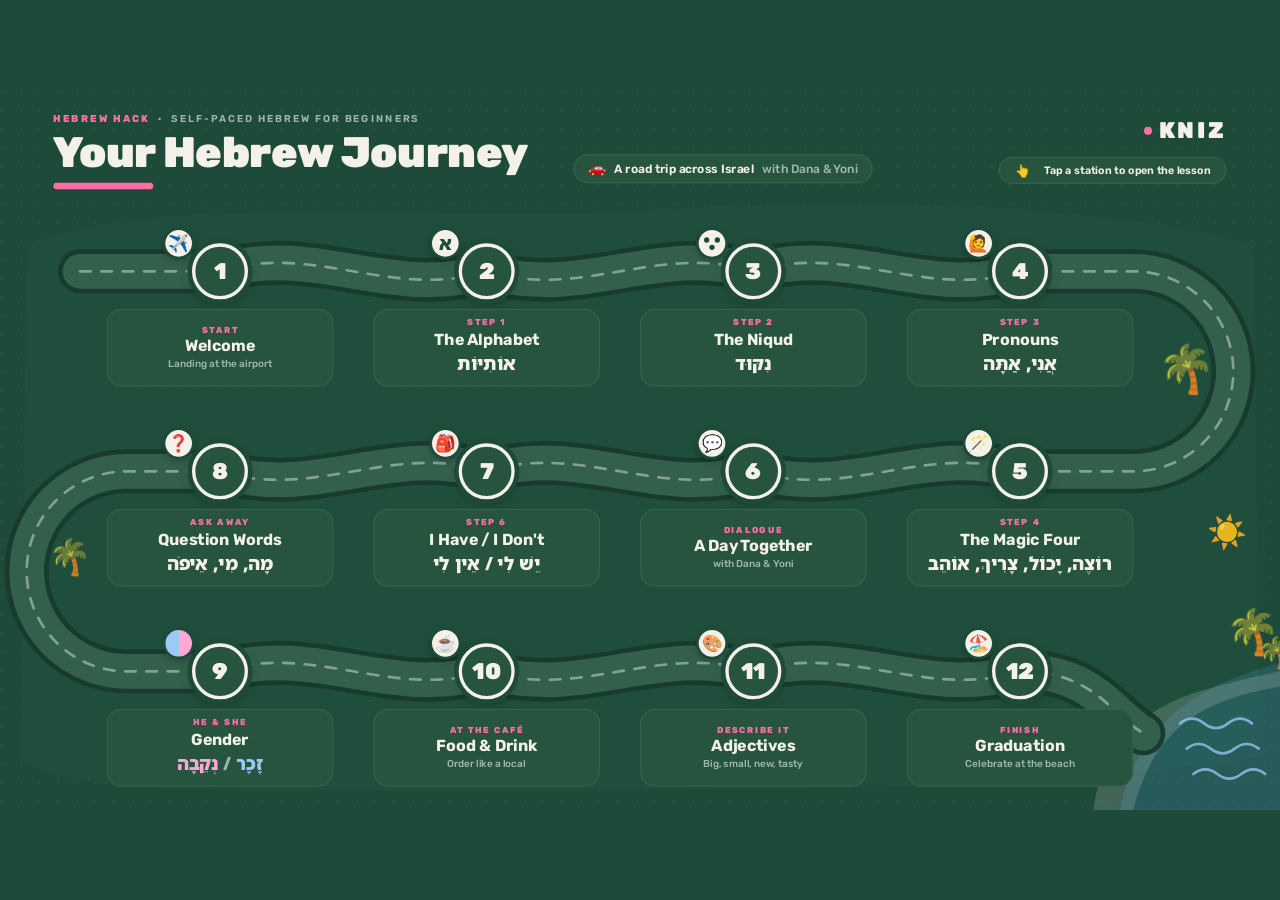
==== index.html @ fc93fe72 "Add the embeddable KNIZ Hebrew journey map. Station copy lives in one list at the top of index.html," ====
<!DOCTYPE html>
<html lang="en">
<head>
<meta charset="utf-8">
<meta name="viewport" content="width=device-width, initial-scale=1">
<link rel="icon" href="data:image/svg+xml,%3Csvg xmlns='http://www.w3.org/2000/svg' viewBox='0 0 16 16'%3E%3Ccircle cx='8' cy='8' r='6' fill='%23FF6FA5'/%3E%3C/svg%3E">
<title>KNIZ · HEBREW HACK · Your Hebrew Journey</title>
<link rel="preconnect" href="https://fonts.googleapis.com">
<link rel="preconnect" href="https://fonts.gstatic.com" crossorigin>
<link href="https://fonts.googleapis.com/css2?family=Noto+Sans+Hebrew:wght@700;900&family=Rubik:wght@500;600;700;800;900&display=swap" rel="stylesheet">
<style>
:root{
  --bg:#1E4A3A; --panel:#26543F; --divider:#33604C; --cream:#F4F1E8; --coral:#FF6FA5;
  --muted:#9FB7AD; --blue:#9CC9F5; --pink:#FFA8D2;
}
*{box-sizing:border-box;margin:0;padding:0}
html,body{
  width:100%; height:100%; overflow:hidden; background:var(--bg);
  -webkit-text-size-adjust:100%; text-size-adjust:100%;
}
body{font-family:"Rubik",sans-serif;color:var(--cream);-webkit-font-smoothing:antialiased}
#viewport{position:fixed;inset:0;overflow:hidden;background:var(--bg)}
#stage{
  position:absolute; left:50%; top:50%; width:1920px; height:1080px;
  transform-origin:center center; overflow:hidden; background:var(--bg);
  user-select:none; -webkit-user-select:none;
}
.he{font-family:"Noto Sans Hebrew",sans-serif;font-weight:900;direction:rtl;unicode-bidi:isolate;display:block}
.emoji{font-family:"Noto Color Emoji","Apple Color Emoji","Segoe UI Emoji",sans-serif;font-weight:400;font-style:normal;line-height:1}
svg.layer{position:absolute;left:0;top:0}

.header{position:absolute;left:80px;top:34px}
.kicker{font-size:15px;font-weight:600;letter-spacing:3px;color:var(--muted);text-transform:uppercase}
.kicker b{color:var(--coral);font-weight:800}
.title{font-size:64px;font-weight:900;line-height:1.05;margin-top:8px;letter-spacing:-0.5px}
.pill-underline{width:150px;height:10px;border-radius:10px;background:var(--coral);margin-top:12px}
.wordmark{position:absolute;right:80px;top:40px;display:flex;align-items:center;gap:10px}
.wordmark .wm{font-size:34px;font-weight:900;letter-spacing:4px;color:var(--cream)}
.wordmark .dot{width:12px;height:12px;border-radius:50%;background:var(--coral)}
.chip{position:absolute;display:flex;align-items:center;gap:12px;background:var(--panel);border:2px solid var(--divider);
  border-radius:999px;padding:9px 20px;font-size:18px;font-weight:600;color:var(--cream);white-space:nowrap}
.chip .muted{color:var(--muted);font-weight:500}
.legend{position:absolute;right:80px;top:100px;display:flex;gap:22px;align-items:center;background:var(--panel);
  border:2px solid var(--divider);border-radius:999px;padding:9px 22px;font-size:16px;font-weight:600;color:var(--cream)}
.legend .li{display:flex;align-items:center;gap:8px;white-space:nowrap}
.lg-dot{width:20px;height:20px;border-radius:50%;flex:none}

.station{position:absolute;width:0;height:0;color:inherit;text-decoration:none}
a.station{cursor:pointer}
a.station:focus-visible .card{outline:3px solid var(--coral);outline-offset:4px}
.ring{position:absolute;border-radius:50%;left:0;top:0;transform:translate(-50%,-50%)}
.circle{position:absolute;width:84px;height:84px;border-radius:50%;left:-42px;top:-42px;display:flex;align-items:center;justify-content:center;
  background:var(--panel);border:5px solid var(--cream);font-size:34px;font-weight:900;color:var(--cream);
  box-shadow:0 0 0 7px var(--bg), 0 8px 18px rgba(0,0,0,.25)}
.badge{position:absolute;width:48px;height:48px;border-radius:50%;left:-86px;top:-66px;display:flex;align-items:center;justify-content:center;
  background:var(--cream);border:4px solid var(--bg);font-size:25px;box-shadow:0 4px 10px rgba(0,0,0,.2)}
.badge .alef{font-family:"Noto Sans Hebrew",sans-serif;font-weight:900;font-size:27px;color:var(--bg);line-height:1;margin-top:-2px}
.badge.gender{background:linear-gradient(90deg,var(--blue) 0 50%,var(--pink) 50% 100%)}
.segol{position:relative;width:24px;height:22px}
.segol i{position:absolute;width:8px;height:8px;border-radius:50%;background:var(--bg)}
.card{position:absolute;left:-170px;top:56px;width:340px;background:var(--panel);border:2px solid var(--divider);border-radius:22px;
  padding:11px 14px 12px;text-align:center;min-height:117px;display:flex;flex-direction:column;justify-content:center;
  transition:transform .18s ease, border-color .18s ease}
a.station:hover .card{transform:translateY(-4px);border-color:var(--coral)}
.card .tag{font-size:13px;font-weight:800;letter-spacing:2.5px;color:var(--coral);text-transform:uppercase;line-height:1.2}
.card .en{font-size:24px;font-weight:700;line-height:1.2;color:var(--cream);margin-top:3px;white-space:nowrap}
.card .he{font-size:27px;line-height:1.55;color:var(--cream);margin-top:1px;white-space:nowrap}
.card .sub{font-size:15px;font-weight:500;color:var(--muted);line-height:1.3;margin-top:2px;white-space:nowrap}
.blue{color:var(--blue)} .pink{color:var(--pink)} .sep{color:var(--muted)}

.done .circle{background:var(--coral);border-color:var(--coral);color:var(--bg)}
.done .card{border-color:rgba(255,111,165,.55)}
.locked .circle{background:var(--bg);border-color:var(--divider);color:var(--muted)}
.locked .card{background:rgba(38,84,63,.55);border-color:rgba(51,96,76,.8)}
.locked .card .en,.locked .card .he{color:var(--muted)}
.locked .card .tag{color:rgba(159,183,173,.8)}
.locked .card .he .blue,.locked .card .he .pink{opacity:.75}
.locked .badge{background:#C9D3CB;opacity:.7;filter:grayscale(.6)}
.lock{position:absolute;left:18px;top:14px;width:32px;height:32px;border-radius:50%;background:var(--divider);border:3px solid var(--bg);
  display:flex;align-items:center;justify-content:center}
.current .circle{border-color:var(--coral);background:var(--panel);color:var(--cream)}
.current .card{border-color:var(--coral)}
.station.current{z-index:3}
.station.done{z-index:2}

.pin{position:absolute;width:300px;height:124px;z-index:4}
.pin-bob{position:absolute;inset:0;animation:pin-bob 2.6s ease-in-out infinite}
.pin svg{position:absolute;left:12px;top:10px;overflow:visible;filter:drop-shadow(0 6px 8px rgba(0,0,0,.35))}
.pin .yah{position:absolute;left:86px;top:18px;background:var(--coral);color:var(--bg);font-weight:900;font-size:17px;letter-spacing:2px;
  padding:8px 16px;border-radius:999px;white-space:nowrap;border:3px solid var(--cream);
  animation:yah-pulse 2.4s ease-in-out infinite}
.ring.live{background:transparent;border:3px solid rgba(255,111,165,.72);animation:halo 2.4s ease-out infinite}
.ring.live.b{animation-delay:1.2s}
.deco{position:absolute;line-height:1}

#stage.dense .circle{width:72px;height:72px;left:-36px;top:-36px;font-size:28px;border-width:4px}
#stage.dense .circle svg{width:32px;height:32px}
#stage.dense .badge{width:40px;height:40px;left:-72px;top:-54px;font-size:20px}
#stage.dense .badge .alef{font-size:22px}
#stage.dense .card{top:48px;min-height:96px;padding:7px 12px 8px;border-radius:18px}
#stage.dense .card .tag{font-size:11px;letter-spacing:1.8px}
#stage.dense .card .en{font-size:20px}
#stage.dense .card .he{font-size:20px;line-height:1.35}
#stage.dense .card .sub{font-size:13px}
#stage.dense .lock{width:26px;height:26px;left:12px;top:10px}

@keyframes halo{
  0%{transform:translate(-50%,-50%) scale(.9);opacity:.5}
  100%{transform:translate(-50%,-50%) scale(1.7);opacity:0}
}
@keyframes pin-bob{
  0%,100%{transform:translateY(0)}
  50%{transform:translateY(-7px)}
}
@keyframes yah-pulse{
  0%,100%{box-shadow:0 6px 12px rgba(0,0,0,.3), 0 0 0 0 rgba(255,111,165,.5)}
  70%{box-shadow:0 6px 12px rgba(0,0,0,.3), 0 0 0 12px rgba(255,111,165,0)}
}
@media (prefers-reduced-motion:reduce){
  .ring.live,.pin-bob,.pin .yah{animation:none}
  .pin .yah{box-shadow:0 6px 12px rgba(0,0,0,.3)}
}
</style>
</head>
<body>
<div id="viewport"><div id="stage"></div></div>
<script>
/* =============================================================================
   EDIT STATIONS HERE
   Add, remove, or rename lessons in this list, then publish to main.
   About 8–14 stations works best; the road reflows when the count changes.

   tag        Small coral label. Shown in capitals ("Step 1" → STEP 1).
   label      English name of the station.
   hebrew     Hebrew with its niqud, or "" if this station has none.
   hebrewAlt  Optional second Hebrew word. Drawn blue / pink (see Gender).
   subtitle   Muted English line under the name, or "".
   icon       An emoji, or one of: ALEF, SEGOL, GENDER.
   link       Full lesson URL. "" means the station is not clickable.
              A link opens with target="_top" so it leaves the Systeme.io frame.

   The embed reads the current lesson from ?station=N
   (stations before N are done, N is "you are here", the rest are locked).
   No ?station parameter shows the base map, with nothing completed.
   ============================================================================= */
const STATIONS = [
  {
    tag: "Start",
    label: "Welcome",
    hebrew: "",
    subtitle: "Landing at the airport",
    icon: "✈️",
    link: ""
  },
  {
    tag: "Step 1",
    label: "The Alphabet",
    hebrew: "אוֹתִיּוֹת",
    subtitle: "",
    icon: "ALEF",
    link: ""
  },
  {
    tag: "Step 2",
    label: "The Niqud",
    hebrew: "נִקּוּד",
    subtitle: "",
    icon: "SEGOL",
    link: ""
  },
  {
    tag: "Step 3",
    label: "Pronouns",
    hebrew: "אֲנִי, אַתָּה",
    subtitle: "",
    icon: "🙋",
    link: ""
  },
  {
    tag: "Step 4",
    label: "The Magic Four",
    hebrew: "רוֹצֶה, יָכוֹל, צָרִיךְ, אוֹהֵב",
    subtitle: "",
    icon: "🪄",
    link: ""
  },
  {
    tag: "Dialogue",
    label: "A Day Together",
    hebrew: "",
    subtitle: "with Dana & Yoni",
    icon: "💬",
    link: ""
  },
  {
    tag: "Step 6",
    label: "I Have / I Don't",
    hebrew: "יֵשׁ לִי / אֵין לִי",
    subtitle: "",
    icon: "🎒",
    link: ""
  },
  {
    tag: "Ask away",
    label: "Question Words",
    hebrew: "מָה, מִי, אֵיפֹה",
    subtitle: "",
    icon: "❓",
    link: ""
  },
  {
    tag: "He & she",
    label: "Gender",
    hebrew: "זָכָר",
    hebrewAlt: "נְקֵבָה",
    subtitle: "",
    icon: "GENDER",
    link: ""
  },
  {
    tag: "At the café",
    label: "Food & Drink",
    hebrew: "",
    subtitle: "Order like a local",
    icon: "☕",
    link: ""
  },
  {
    tag: "Describe it",
    label: "Adjectives",
    hebrew: "",
    subtitle: "Big, small, new, tasty",
    icon: "🎨",
    link: ""
  },
  {
    tag: "Finish",
    label: "Graduation",
    hebrew: "",
    subtitle: "Celebrate at the beach",
    icon: "🏖️",
    link: ""
  }
];

/* =============================================================================
   Map engine — no need to edit below this line.
   ============================================================================= */
const DESIGN_W = 1920;
const DESIGN_H = 1080;
const COLS = 4;
const RX = [330, 730, 1130, 1530];

function rowYs(rows){
  if (rows <= 1) return [540];
  if (rows === 2) return [400, 780];
  if (rows === 3) return [272, 572, 872];
  if (rows === 4) return [240, 460, 680, 900];
  const top = 220, bot = 940;
  return Array.from({length: rows}, (_, i) => top + (bot - top) * i / (rows - 1));
}

function placeStations(list){
  const rows = Math.max(1, Math.ceil(list.length / COLS));
  const ys = rowYs(rows);
  return list.map((s, i) => {
    const row = Math.floor(i / COLS);
    const colInRow = i % COLS;
    const col = row % 2 === 1 ? (COLS - 1 - colInRow) : colInRow;
    return Object.assign({}, s, { n: i + 1, row, col, x: RX[col], y: ys[row] });
  });
}

function readStation(){
  const params = new URLSearchParams(location.search);
  if (!params.has("station")) return null;
  const raw = (params.get("station") || "").trim();
  if (!/^\d+$/.test(raw)) return null;
  const n = parseInt(raw, 10);
  return n >= 1 ? n : null;
}

const placed = placeStations(STATIONS);
const current = readStation();
const total = placed.length;
const progress = current != null;

function stateFor(n){
  if (!progress) return "neutral";
  if (current > total || n < current) return "done";
  if (n === current) return "current";
  return "locked";
}

const stage = document.getElementById("stage");
stage.classList.toggle("dense", Math.ceil(total / COLS) >= 4);
stage.dataset.stations = String(total);
stage.dataset.mode = !progress ? "base" : (current > total ? "complete" : "progress");
if (progress && current <= total) stage.dataset.current = String(current);

const NS = "http://www.w3.org/2000/svg";
function svgEl(tag, attrs, parent){
  const e = document.createElementNS(NS, tag);
  for (const k in attrs) e.setAttribute(k, String(attrs[k]));
  if (parent) parent.appendChild(e);
  return e;
}
function htmlEl(html){
  const d = document.createElement("div");
  d.innerHTML = html.trim();
  return d.firstElementChild;
}
function esc(value){
  return String(value ?? "").replace(/[&<>"']/g, (c) => ({
    "&": "&amp;", "<": "&lt;", ">": "&gt;", '"': "&quot;", "'": "&#39;"
  }[c]));
}
function safeLink(url){
  const u = String(url ?? "").trim();
  if (!u || /^(javascript|data):/i.test(u)) return "";
  return u;
}

function segPath(i){
  const a = placed[i], b = placed[i + 1];
  if (a.y === b.y){
    const dx = b.x - a.x;
    const w = i % 2 ? 44 : -44;
    return `M ${a.x} ${a.y} C ${a.x + dx * 0.35} ${a.y + w}, ${b.x - dx * 0.35} ${b.y - w}, ${b.x} ${b.y}`;
  }
  const r = Math.abs(b.y - a.y) / 2;
  if (a.x > 960){
    const tx = 1700;
    return `M ${a.x} ${a.y} L ${tx} ${a.y} A ${r} ${r} 0 0 1 ${tx} ${b.y} L ${b.x} ${b.y}`;
  }
  const tx = 190;
  return `M ${a.x} ${a.y} L ${tx} ${a.y} A ${r} ${r} 0 0 0 ${tx} ${b.y} L ${b.x} ${b.y}`;
}

function leadOut(last){
  if (!last) return "";
  const goingRight = last.row % 2 === 0;
  if (goingRight){
    return `M ${last.x} ${last.y} C ${last.x + 110} ${last.y} ${last.x + 135} ${last.y + 63} ${Math.min(last.x + 185, 1880)} ${Math.min(last.y + 93, 1040)}`;
  }
  return `M ${last.x} ${last.y} C ${last.x - 110} ${last.y} ${last.x - 135} ${last.y + 40} ${Math.max(last.x - 185, 40)} ${last.y + 20}`;
}

function roadDone(idx, count){
  if (!progress) return false;
  if (current > total) return true;
  if (idx === 0) return true;
  if (idx >= count) return false;
  return idx < current;
}

function drawRoad(svg){
  if (!placed.length) return;
  const paths = [`M 120 ${placed[0].y} L ${placed[0].x} ${placed[0].y}`];
  for (let i = 0; i < placed.length - 1; i++) paths.push(segPath(i));
  paths.push(leadOut(placed[placed.length - 1]));
  const road = svgEl("g", {}, svg);
  const stroke = (d, attrs) => svgEl("path", Object.assign({ d, fill: "none", "stroke-linecap": "round", "stroke-linejoin": "round" }, attrs), road);
  paths.forEach((d) => stroke(d, { stroke: "#173B2E", "stroke-width": 66 }));
  paths.forEach((d) => stroke(d, { stroke: "#33604C", "stroke-width": 52 }));
  paths.forEach((d, idx) => {
    if (roadDone(idx, placed.length)) stroke(d, { stroke: "#FF6FA5", "stroke-width": 8 });
    else stroke(d, { stroke: "#9FB7AD", "stroke-width": 4, "stroke-dasharray": "16 16", opacity: progress ? 0.45 : 0.75 });
  });
}

function hebrewLine(s){
  const main = String(s.hebrew || "").trim();
  const alt = String(s.hebrewAlt || "").trim();
  if (!main && !alt) return "";
  if (alt){
    return `<span class="he" lang="he" dir="rtl"><span class="blue">${esc(main)}</span> <span class="sep">/</span> <span class="pink">${esc(alt)}</span></span>`;
  }
  return `<span class="he" lang="he" dir="rtl">${esc(main)}</span>`;
}

function iconHTML(icon){
  const kind = String(icon || "").trim().toUpperCase();
  if (kind === "ALEF") return `<span class="alef" aria-hidden="true">א</span>`;
  if (kind === "SEGOL") return `<div class="segol" aria-hidden="true"><i style="left:0;top:2px"></i><i style="left:16px;top:2px"></i><i style="left:8px;top:13px"></i></div>`;
  if (kind === "GENDER") return "";
  return `<span class="emoji" aria-hidden="true">${esc(icon || "")}</span>`;
}

function ariaLabel(s, state){
  const bits = [s.label || s.tag || `Station ${s.n}`];
  if (s.hebrew) bits.push(s.hebrew);
  if (s.hebrewAlt) bits.push(s.hebrewAlt);
  const status = state === "done" ? "completed" : state === "current" ? "you are here" : state === "locked" ? "locked" : "";
  return status ? `${bits.join(", ")}, ${status}` : bits.join(", ");
}

const CHECK = `<svg width="40" height="40" viewBox="0 0 40 40" aria-hidden="true"><path d="M9 21 L17 29 L32 12" fill="none" stroke="#1E4A3A" stroke-width="6" stroke-linecap="round" stroke-linejoin="round"/></svg>`;
const LOCK = `<div class="lock" aria-hidden="true"><svg width="16" height="18" viewBox="0 0 16 18"><path d="M4 8 V5.5 a4 4 0 0 1 8 0 V8" fill="none" stroke="#9FB7AD" stroke-width="2.4"/><rect x="1.5" y="8" width="13" height="9" rx="2.5" fill="#9FB7AD"/></svg></div>`;
const PIN_TIP = { x: 44, y: 108 };

function makePin(s){
  const pin = htmlEl(`<div class="pin">
    <div class="pin-bob">
      <svg width="64" height="100" viewBox="0 0 64 100" aria-hidden="true">
        <path d="M32 98 C 32 98 0 58 0 32 A 32 32 0 1 1 64 32 C 64 58 32 98 32 98 Z" fill="#FF6FA5" stroke="#F4F1E8" stroke-width="4" stroke-linejoin="round"/>
        <circle cx="32" cy="32" r="14" fill="#F4F1E8"/><circle cx="32" cy="32" r="6.5" fill="#FF6FA5"/>
      </svg>
      <div class="yah">YOU ARE HERE</div>
    </div>
  </div>`);
  pin.style.left = (-PIN_TIP.x) + "px";
  pin.style.top = (-22 - PIN_TIP.y) + "px";
  return pin;
}

function build(){
  const svg = svgEl("svg", { class: "layer", width: DESIGN_W, height: DESIGN_H, viewBox: `0 0 ${DESIGN_W} ${DESIGN_H}` });
  stage.appendChild(svg);
  const defs = svgEl("defs", {}, svg);
  const pat = svgEl("pattern", { id: "dots", width: 28, height: 28, patternUnits: "userSpaceOnUse" }, defs);
  svgEl("circle", { cx: 3, cy: 3, r: 1.6, fill: "#2A5A46" }, pat);
  svgEl("rect", { x: 0, y: 0, width: DESIGN_W, height: DESIGN_H, fill: "url(#dots)" }, svg);
  svgEl("path", { d: "M 40 230 C 260 150 700 200 980 180 C 1300 160 1640 170 1880 230 L 1890 1000 C 1500 1060 900 1050 400 1050 C 200 1050 60 1040 30 1000 Z", fill: "#214F3D", opacity: 0.9 }, svg);

  const sea = svgEl("g", {}, svg);
  svgEl("path", { d: "M 1680 1080 C 1700 980 1760 900 1920 860 L 1920 1080 Z", fill: "#2E6A73", opacity: 0.55 }, sea);
  svgEl("path", { d: "M 1640 1080 C 1650 1000 1700 935 1790 905 C 1840 890 1880 880 1920 872 L 1920 895 C 1800 915 1730 960 1700 1080 Z", fill: "#F4F1E8", opacity: 0.16 }, sea);
  for (let k = 0; k < 3; k++){
    const y = 950 + k * 38, x0 = 1770 + k * 10;
    svgEl("path", { d: `M ${x0} ${y} q 18 -14 36 0 t 36 0 t 36 0`, fill: "none", stroke: "#9CC9F5", "stroke-width": 4, "stroke-linecap": "round", opacity: 0.75 }, sea);
  }
  drawRoad(svg);

  const decos = [
    ["🌴", 1736, 384, 70, 0.95],
    ["🌴", 1838, 780, 66, 1],
    ["🌴", 1885, 820, 46, 0.9],
    ["☀️", 1810, 640, 48, 0.9],
    ["🌴", 72, 676, 52, 0.9]
  ];
  decos.forEach(([emoji, x, y, size, op]) => {
    stage.appendChild(htmlEl(`<div class="deco emoji" aria-hidden="true" style="left:${x}px;top:${y}px;font-size:${size}px;opacity:${op}">${emoji}</div>`));
  });

  stage.appendChild(htmlEl(`<div class="header">
      <div class="kicker"><b>HEBREW HACK</b> &nbsp;·&nbsp; Self-paced Hebrew for beginners</div>
      <div class="title">Your Hebrew Journey</div>
      <div class="pill-underline"></div>
    </div>`));
  stage.appendChild(htmlEl(`<div class="wordmark"><div class="dot"></div><div class="wm">KNIZ</div></div>`));
  stage.appendChild(htmlEl(`<div class="chip" style="left:860px;top:96px"><span class="emoji" aria-hidden="true" style="font-size:22px">🚗</span> A road trip across Israel <span class="muted">with Dana &amp; Yoni</span></div>`));

  if (progress && current <= total){
    stage.appendChild(htmlEl(`<div class="legend">
      <div class="li"><div class="lg-dot" style="background:#FF6FA5"></div>Completed</div>
      <div class="li"><div class="lg-dot" style="background:#26543F;border:3px solid #FF6FA5;box-shadow:0 0 0 4px rgba(255,111,165,.3)"></div>You are here</div>
      <div class="li"><div class="lg-dot" style="background:#1E4A3A;border:3px solid #33604C"></div>Locked</div></div>`));
  } else if (progress){
    stage.appendChild(htmlEl(`<div class="legend"><div class="li"><div class="lg-dot" style="background:#FF6FA5"></div>Course complete</div></div>`));
  } else {
    stage.appendChild(htmlEl(`<div class="legend"><span class="emoji" aria-hidden="true" style="font-size:18px">👆</span> Tap a station to open the lesson</div>`));
  }

  placed.forEach((s) => {
    const state = stateFor(s.n);
    const link = safeLink(s.link);
    const tag = link ? "a" : "div";
    const href = link ? ` href="${esc(link)}" target="_top"` : "";
    const node = htmlEl(`<${tag} class="station ${state}" id="st${s.n}" style="left:${s.x}px;top:${s.y}px"${href} aria-label="${esc(ariaLabel(s, state))}"${state === "current" ? ' aria-current="step"' : ""}></${tag}>`);
    if (state === "current"){
      [[150, 0.10], [124, 0.18], [102, 0.32]].forEach(([d, o]) => {
        node.appendChild(htmlEl(`<div class="ring" style="width:${d}px;height:${d}px;background:rgba(255,111,165,${o})"></div>`));
      });
      node.appendChild(htmlEl(`<div class="ring" style="width:124px;height:124px;border:3px solid rgba(255,111,165,.55)"></div>`));
      node.appendChild(htmlEl(`<div class="ring live" style="width:108px;height:108px"></div>`));
      node.appendChild(htmlEl(`<div class="ring live b" style="width:108px;height:108px"></div>`));
      node.appendChild(makePin(s));
    }
    const kind = String(s.icon || "").trim().toUpperCase();
    node.appendChild(htmlEl(`<div class="circle">${state === "done" ? CHECK : s.n}</div>`));
    node.appendChild(htmlEl(`<div class="badge ${kind === "GENDER" ? "gender" : ""}">${iconHTML(s.icon)}</div>`));
    if (state === "locked") node.appendChild(htmlEl(LOCK));
    const sub = s.subtitle ? `<div class="sub">${esc(s.subtitle)}</div>` : "";
    node.appendChild(htmlEl(`<div class="card"><div class="tag">${esc(s.tag || "")}</div><div class="en">${esc(s.label || "")}</div>${hebrewLine(s)}${sub}</div>`));
    stage.appendChild(node);
  });
}

function fit(){
  const scale = Math.min(window.innerWidth / DESIGN_W, window.innerHeight / DESIGN_H);
  stage.style.transform = `translate(-50%, -50%) scale(${scale || 0})`;
}

build();
fit();
window.addEventListener("resize", fit);
</script>
</body>
</html>
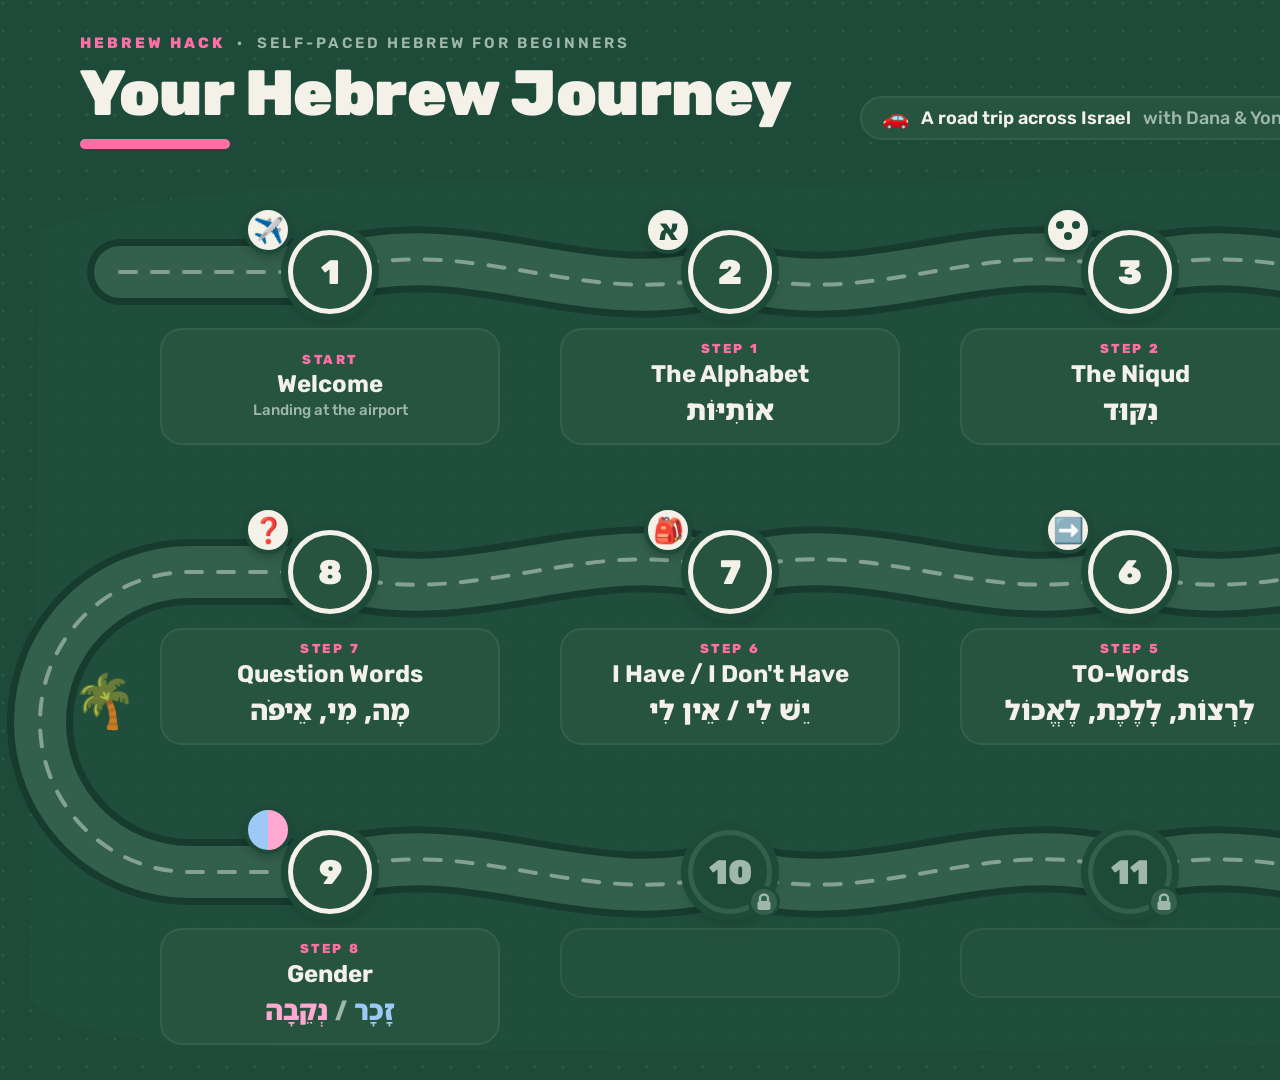
==== commit 03b2753a: "Update map: 9 lessons + gender" ====
--- a/index.html
+++ b/index.html
@@ -2,33 +2,23 @@
 <html lang="en">
 <head>
 <meta charset="utf-8">
-<meta name="viewport" content="width=device-width, initial-scale=1">
-<link rel="icon" href="data:image/svg+xml,%3Csvg xmlns='http://www.w3.org/2000/svg' viewBox='0 0 16 16'%3E%3Ccircle cx='8' cy='8' r='6' fill='%23FF6FA5'/%3E%3C/svg%3E">
 <title>KNIZ · HEBREW HACK · Your Hebrew Journey</title>
-<link rel="preconnect" href="https://fonts.googleapis.com">
-<link rel="preconnect" href="https://fonts.gstatic.com" crossorigin>
-<link href="https://fonts.googleapis.com/css2?family=Noto+Sans+Hebrew:wght@700;900&family=Rubik:wght@500;600;700;800;900&display=swap" rel="stylesheet">
 <style>
 :root{
   --bg:#1E4A3A; --panel:#26543F; --divider:#33604C; --cream:#F4F1E8; --coral:#FF6FA5;
   --muted:#9FB7AD; --blue:#9CC9F5; --pink:#FFA8D2;
 }
 *{box-sizing:border-box;margin:0;padding:0}
-html,body{
-  width:100%; height:100%; overflow:hidden; background:var(--bg);
-  -webkit-text-size-adjust:100%; text-size-adjust:100%;
-}
-body{font-family:"Rubik",sans-serif;color:var(--cream);-webkit-font-smoothing:antialiased}
-#viewport{position:fixed;inset:0;overflow:hidden;background:var(--bg)}
-#stage{
-  position:absolute; left:50%; top:50%; width:1920px; height:1080px;
-  transform-origin:center center; overflow:hidden; background:var(--bg);
-  user-select:none; -webkit-user-select:none;
-}
+html,body{width:1920px;height:1080px;overflow:hidden}
+body{background:var(--bg);font-family:"Rubik",sans-serif;color:var(--cream)}
+body.pinonly{background:transparent}
+#stage{position:relative;width:1920px;height:1080px;overflow:hidden;background:var(--bg)}
+body.pinonly #stage{display:none}
 .he{font-family:"Noto Sans Hebrew",sans-serif;font-weight:900;direction:rtl;unicode-bidi:isolate;display:block}
-.emoji{font-family:"Noto Color Emoji","Apple Color Emoji","Segoe UI Emoji",sans-serif;font-weight:400;font-style:normal;line-height:1}
+.emoji{font-family:"Noto Color Emoji",sans-serif;line-height:1}
 svg.layer{position:absolute;left:0;top:0}
 
+/* header */
 .header{position:absolute;left:80px;top:34px}
 .kicker{font-size:15px;font-weight:600;letter-spacing:3px;color:var(--muted);text-transform:uppercase}
 .kicker b{color:var(--coral);font-weight:800}
@@ -42,32 +32,30 @@
 .chip .muted{color:var(--muted);font-weight:500}
 .legend{position:absolute;right:80px;top:100px;display:flex;gap:22px;align-items:center;background:var(--panel);
   border:2px solid var(--divider);border-radius:999px;padding:9px 22px;font-size:16px;font-weight:600;color:var(--cream)}
-.legend .li{display:flex;align-items:center;gap:8px;white-space:nowrap}
-.lg-dot{width:20px;height:20px;border-radius:50%;flex:none}
-
-.station{position:absolute;width:0;height:0;color:inherit;text-decoration:none}
-a.station{cursor:pointer}
-a.station:focus-visible .card{outline:3px solid var(--coral);outline-offset:4px}
+.legend .li{display:flex;align-items:center;gap:8px}
+.lg-dot{width:20px;height:20px;border-radius:50%}
+
+/* stations */
+.station{position:absolute;width:0;height:0}
 .ring{position:absolute;border-radius:50%;left:0;top:0;transform:translate(-50%,-50%)}
 .circle{position:absolute;width:84px;height:84px;border-radius:50%;left:-42px;top:-42px;display:flex;align-items:center;justify-content:center;
   background:var(--panel);border:5px solid var(--cream);font-size:34px;font-weight:900;color:var(--cream);
   box-shadow:0 0 0 7px var(--bg), 0 8px 18px rgba(0,0,0,.25)}
 .badge{position:absolute;width:48px;height:48px;border-radius:50%;left:-86px;top:-66px;display:flex;align-items:center;justify-content:center;
   background:var(--cream);border:4px solid var(--bg);font-size:25px;box-shadow:0 4px 10px rgba(0,0,0,.2)}
-.badge .alef{font-family:"Noto Sans Hebrew",sans-serif;font-weight:900;font-size:27px;color:var(--bg);line-height:1;margin-top:-2px}
+.badge .alef{font-family:"Noto Sans Hebrew";font-weight:900;font-size:27px;color:var(--bg);line-height:1;margin-top:-2px}
 .badge.gender{background:linear-gradient(90deg,var(--blue) 0 50%,var(--pink) 50% 100%)}
 .segol{position:relative;width:24px;height:22px}
 .segol i{position:absolute;width:8px;height:8px;border-radius:50%;background:var(--bg)}
 .card{position:absolute;left:-170px;top:56px;width:340px;background:var(--panel);border:2px solid var(--divider);border-radius:22px;
-  padding:11px 14px 12px;text-align:center;min-height:117px;display:flex;flex-direction:column;justify-content:center;
-  transition:transform .18s ease, border-color .18s ease}
-a.station:hover .card{transform:translateY(-4px);border-color:var(--coral)}
+  padding:11px 14px 12px;text-align:center;min-height:117px;display:flex;flex-direction:column;justify-content:center}
 .card .tag{font-size:13px;font-weight:800;letter-spacing:2.5px;color:var(--coral);text-transform:uppercase;line-height:1.2}
 .card .en{font-size:24px;font-weight:700;line-height:1.2;color:var(--cream);margin-top:3px;white-space:nowrap}
 .card .he{font-size:27px;line-height:1.55;color:var(--cream);margin-top:1px;white-space:nowrap}
 .card .sub{font-size:15px;font-weight:500;color:var(--muted);line-height:1.3;margin-top:2px;white-space:nowrap}
 .blue{color:var(--blue)} .pink{color:var(--pink)} .sep{color:var(--muted)}
 
+/* states */
 .done .circle{background:var(--coral);border-color:var(--coral);color:var(--bg)}
 .done .card{border-color:rgba(255,111,165,.55)}
 .locked .circle{background:var(--bg);border-color:var(--divider);color:var(--muted)}
@@ -76,425 +64,180 @@
 .locked .card .tag{color:rgba(159,183,173,.8)}
 .locked .card .he .blue,.locked .card .he .pink{opacity:.75}
 .locked .badge{background:#C9D3CB;opacity:.7;filter:grayscale(.6)}
+.blankcard{min-height:70px}
 .lock{position:absolute;left:18px;top:14px;width:32px;height:32px;border-radius:50%;background:var(--divider);border:3px solid var(--bg);
   display:flex;align-items:center;justify-content:center}
 .current .circle{border-color:var(--coral);background:var(--panel);color:var(--cream)}
 .current .card{border-color:var(--coral)}
-.station.current{z-index:3}
-.station.done{z-index:2}
-
-.pin{position:absolute;width:300px;height:124px;z-index:4}
-.pin-bob{position:absolute;inset:0;animation:pin-bob 2.6s ease-in-out infinite}
+
+/* pin */
+.pin{position:absolute;width:300px;height:124px}
 .pin svg{position:absolute;left:12px;top:10px;overflow:visible;filter:drop-shadow(0 6px 8px rgba(0,0,0,.35))}
 .pin .yah{position:absolute;left:86px;top:18px;background:var(--coral);color:var(--bg);font-weight:900;font-size:17px;letter-spacing:2px;
-  padding:8px 16px;border-radius:999px;white-space:nowrap;border:3px solid var(--cream);
-  animation:yah-pulse 2.4s ease-in-out infinite}
-.ring.live{background:transparent;border:3px solid rgba(255,111,165,.72);animation:halo 2.4s ease-out infinite}
-.ring.live.b{animation-delay:1.2s}
+  padding:8px 16px 8px;border-radius:999px;white-space:nowrap;border:3px solid var(--cream);box-shadow:0 6px 12px rgba(0,0,0,.3)}
+body.pinonly .pin{left:0;top:0}
 .deco{position:absolute;line-height:1}
-
-#stage.dense .circle{width:72px;height:72px;left:-36px;top:-36px;font-size:28px;border-width:4px}
-#stage.dense .circle svg{width:32px;height:32px}
-#stage.dense .badge{width:40px;height:40px;left:-72px;top:-54px;font-size:20px}
-#stage.dense .badge .alef{font-size:22px}
-#stage.dense .card{top:48px;min-height:96px;padding:7px 12px 8px;border-radius:18px}
-#stage.dense .card .tag{font-size:11px;letter-spacing:1.8px}
-#stage.dense .card .en{font-size:20px}
-#stage.dense .card .he{font-size:20px;line-height:1.35}
-#stage.dense .card .sub{font-size:13px}
-#stage.dense .lock{width:26px;height:26px;left:12px;top:10px}
-
-@keyframes halo{
-  0%{transform:translate(-50%,-50%) scale(.9);opacity:.5}
-  100%{transform:translate(-50%,-50%) scale(1.7);opacity:0}
-}
-@keyframes pin-bob{
-  0%,100%{transform:translateY(0)}
-  50%{transform:translateY(-7px)}
-}
-@keyframes yah-pulse{
-  0%,100%{box-shadow:0 6px 12px rgba(0,0,0,.3), 0 0 0 0 rgba(255,111,165,.5)}
-  70%{box-shadow:0 6px 12px rgba(0,0,0,.3), 0 0 0 12px rgba(255,111,165,0)}
-}
-@media (prefers-reduced-motion:reduce){
-  .ring.live,.pin-bob,.pin .yah{animation:none}
-  .pin .yah{box-shadow:0 6px 12px rgba(0,0,0,.3)}
-}
 </style>
+<link rel="preconnect" href="https://fonts.googleapis.com">
+<link rel="preconnect" href="https://fonts.gstatic.com" crossorigin>
+<link href="https://fonts.googleapis.com/css2?family=Noto+Sans+Hebrew:wght@700;900&family=Rubik:wght@500;600;700;800;900&display=swap" rel="stylesheet">
 </head>
 <body>
-<div id="viewport"><div id="stage"></div></div>
+<div id="stage"></div>
 <script>
-/* =============================================================================
-   EDIT STATIONS HERE
-   Add, remove, or rename lessons in this list, then publish to main.
-   About 8–14 stations works best; the road reflows when the count changes.
-
-   tag        Small coral label. Shown in capitals ("Step 1" → STEP 1).
-   label      English name of the station.
-   hebrew     Hebrew with its niqud, or "" if this station has none.
-   hebrewAlt  Optional second Hebrew word. Drawn blue / pink (see Gender).
-   subtitle   Muted English line under the name, or "".
-   icon       An emoji, or one of: ALEF, SEGOL, GENDER.
-   link       Full lesson URL. "" means the station is not clickable.
-              A link opens with target="_top" so it leaves the Systeme.io frame.
-
-   The embed reads the current lesson from ?station=N
-   (stations before N are done, N is "you are here", the rest are locked).
-   No ?station parameter shows the base map, with nothing completed.
-   ============================================================================= */
+const MODE = new URLSearchParams(location.search).get('mode') || (new URLSearchParams(location.search).get('station') ? 'progress' : 'base');   // base | progress | pin
+const _qs = new URLSearchParams(location.search);
+const CURRENT = parseInt(_qs.get('station'))||6;     // used in progress mode (?station=N)
+
+// Hebrew strings (exact niqud, no '?' inside Hebrew)
+const HE = {
+  otiyot: 'אוֹתִיּוֹת',
+  niqud: 'נִקּוּד',
+  pron:  'אֲנִי, אַתָּה',
+  magic: 'רוֹצֶה, יָכוֹל, צָרִיךְ, אוֹהֵב',
+  have:  'יֵשׁ לִי / אֵין לִי',
+  inf:   'לִרְצוֹת, לָלֶכֶת, לֶאֱכוֹל',
+  q:     'מָה, מִי, אֵיפֹה',
+  zachar:'זָכָר', nekeva:'נְקֵבָה'
+};
+// Station grid: 3 rows, serpentine
+const RX = [330, 730, 1130, 1530], RY = [272, 572, 872];
 const STATIONS = [
-  {
-    tag: "Start",
-    label: "Welcome",
-    hebrew: "",
-    subtitle: "Landing at the airport",
-    icon: "✈️",
-    link: ""
-  },
-  {
-    tag: "Step 1",
-    label: "The Alphabet",
-    hebrew: "אוֹתִיּוֹת",
-    subtitle: "",
-    icon: "ALEF",
-    link: ""
-  },
-  {
-    tag: "Step 2",
-    label: "The Niqud",
-    hebrew: "נִקּוּד",
-    subtitle: "",
-    icon: "SEGOL",
-    link: ""
-  },
-  {
-    tag: "Step 3",
-    label: "Pronouns",
-    hebrew: "אֲנִי, אַתָּה",
-    subtitle: "",
-    icon: "🙋",
-    link: ""
-  },
-  {
-    tag: "Step 4",
-    label: "The Magic Four",
-    hebrew: "רוֹצֶה, יָכוֹל, צָרִיךְ, אוֹהֵב",
-    subtitle: "",
-    icon: "🪄",
-    link: ""
-  },
-  {
-    tag: "Dialogue",
-    label: "A Day Together",
-    hebrew: "",
-    subtitle: "with Dana & Yoni",
-    icon: "💬",
-    link: ""
-  },
-  {
-    tag: "Step 6",
-    label: "I Have / I Don't",
-    hebrew: "יֵשׁ לִי / אֵין לִי",
-    subtitle: "",
-    icon: "🎒",
-    link: ""
-  },
-  {
-    tag: "Ask away",
-    label: "Question Words",
-    hebrew: "מָה, מִי, אֵיפֹה",
-    subtitle: "",
-    icon: "❓",
-    link: ""
-  },
-  {
-    tag: "He & she",
-    label: "Gender",
-    hebrew: "זָכָר",
-    hebrewAlt: "נְקֵבָה",
-    subtitle: "",
-    icon: "GENDER",
-    link: ""
-  },
-  {
-    tag: "At the café",
-    label: "Food & Drink",
-    hebrew: "",
-    subtitle: "Order like a local",
-    icon: "☕",
-    link: ""
-  },
-  {
-    tag: "Describe it",
-    label: "Adjectives",
-    hebrew: "",
-    subtitle: "Big, small, new, tasty",
-    icon: "🎨",
-    link: ""
-  },
-  {
-    tag: "Finish",
-    label: "Graduation",
-    hebrew: "",
-    subtitle: "Celebrate at the beach",
-    icon: "🏖️",
-    link: ""
+  {tag:'Start',  en:'Welcome',            sub:'Landing at the airport', icon:'✈️'},
+  {tag:'Step 1', en:'The Alphabet',       he:HE.otiyot, icon:'ALEF'},
+  {tag:'Step 2', en:'The Niqud',          he:HE.niqud,  icon:'SEGOL'},
+  {tag:'Step 3', en:'Pronouns',           he:HE.pron,   icon:'🙋'},
+  {tag:'Step 4', en:'The Magic Four Verbs', he:HE.magic, icon:'🪄'},
+  {tag:'Step 5', en:'TO-Words',           he:HE.inf,    icon:'➡️'},
+  {tag:'Step 6', en:"I Have / I Don't Have", he:HE.have, icon:'🎒'},
+  {tag:'Step 7', en:'Question Words',     he:HE.q,      icon:'❓'},
+  {tag:'Step 8', en:'Gender',             heHTML:`<span class="blue">${HE.zachar}</span> <span class="sep">/</span> <span class="pink">${HE.nekeva}</span>`, icon:'GENDER'},
+  {blank:true}, {blank:true}, {blank:true},
+];
+STATIONS.forEach((s,i)=>{
+  const row = Math.floor(i/4), col = i%4;
+  s.n = i+1; s.x = row===1 ? RX[3-col] : RX[col]; s.y = RY[row];
+});
+
+const stage = document.getElementById('stage');
+const NS='http://www.w3.org/2000/svg';
+function el(tag, attrs={}, parent){ const e=document.createElementNS(NS,tag); for(const k in attrs) e.setAttribute(k,attrs[k]); if(parent) parent.appendChild(e); return e; }
+function h(html){ const d=document.createElement('div'); d.innerHTML=html.trim(); return d.firstChild; }
+
+// segment path from station i to i+1
+function segPath(i){
+  const a=STATIONS[i], b=STATIONS[i+1];
+  if (a.y===b.y){
+    const dx=b.x-a.x, w = (i%2? 44:-44);
+    return `M ${a.x} ${a.y} C ${a.x+dx*0.35} ${a.y+w}, ${b.x-dx*0.35} ${b.y-w}, ${b.x} ${b.y}`;
   }
-];
-
-/* =============================================================================
-   Map engine — no need to edit below this line.
-   ============================================================================= */
-const DESIGN_W = 1920;
-const DESIGN_H = 1080;
-const COLS = 4;
-const RX = [330, 730, 1130, 1530];
-
-function rowYs(rows){
-  if (rows <= 1) return [540];
-  if (rows === 2) return [400, 780];
-  if (rows === 3) return [272, 572, 872];
-  if (rows === 4) return [240, 460, 680, 900];
-  const top = 220, bot = 940;
-  return Array.from({length: rows}, (_, i) => top + (bot - top) * i / (rows - 1));
-}
-
-function placeStations(list){
-  const rows = Math.max(1, Math.ceil(list.length / COLS));
-  const ys = rowYs(rows);
-  return list.map((s, i) => {
-    const row = Math.floor(i / COLS);
-    const colInRow = i % COLS;
-    const col = row % 2 === 1 ? (COLS - 1 - colInRow) : colInRow;
-    return Object.assign({}, s, { n: i + 1, row, col, x: RX[col], y: ys[row] });
+  const r=(b.y-a.y)/2;
+  if (a.x>960){ const tx=1700; return `M ${a.x} ${a.y} L ${tx} ${a.y} A ${r} ${r} 0 0 1 ${tx} ${b.y} L ${b.x} ${b.y}`; }
+  const tx=190; return `M ${a.x} ${a.y} L ${tx} ${a.y} A ${r} ${r} 0 0 0 ${tx} ${b.y} L ${b.x} ${b.y}`;
+}
+
+function buildMap(){
+  const svg = el('svg',{class:'layer',width:1920,height:1080,viewBox:'0 0 1920 1080'}); stage.appendChild(svg);
+  // soft "land" blobs + dotted texture
+  const defs=el('defs',{},svg);
+  const pat=el('pattern',{id:'dots',width:28,height:28,patternUnits:'userSpaceOnUse'},defs);
+  el('circle',{cx:3,cy:3,r:1.6,fill:'#2A5A46'},pat);
+  el('rect',{x:0,y:0,width:1920,height:1080,fill:'url(#dots)'},svg);
+  el('path',{d:'M 40 230 C 260 150 700 200 980 180 C 1300 160 1640 170 1880 230 L 1890 1000 C 1500 1060 900 1050 400 1050 C 200 1050 60 1040 30 1000 Z',fill:'#214F3D',opacity:.9},svg);
+  // Mediterranean-style waves at the beach (bottom right)
+  const sea=el('g',{},svg);
+  el('path',{d:'M 1680 1080 C 1700 980 1760 900 1920 860 L 1920 1080 Z',fill:'#2E6A73',opacity:.55},sea);
+  el('path',{d:'M 1640 1080 C 1650 1000 1700 935 1790 905 C 1840 890 1880 880 1920 872 L 1920 895 C 1800 915 1730 960 1700 1080 Z',fill:'#F4F1E8',opacity:.16},sea);
+  for(let k=0;k<3;k++){
+    const y=950+k*38, x0=1770+k*10;
+    el('path',{d:`M ${x0} ${y} q 18 -14 36 0 t 36 0 t 36 0`,fill:'none',stroke:'#9CC9F5','stroke-width':4,'stroke-linecap':'round',opacity:.75},sea);
+  }
+  // road
+  const roadG=el('g',{},svg);
+  const full = [];
+  full.push(`M 120 ${RY[0]} L ${STATIONS[0].x} ${RY[0]}`);
+  for(let i=0;i<STATIONS.length-1;i++) full.push(segPath(i));
+  full.push(`M ${STATIONS[11].x} ${RY[2]} C 1640 ${RY[2]} 1665 935 1715 965`);
+  full.forEach(d=>el('path',{d,fill:'none',stroke:'#173B2E','stroke-width':66,'stroke-linecap':'round','stroke-linejoin':'round'},roadG));
+  full.forEach(d=>el('path',{d,fill:'none',stroke:'#33604C','stroke-width':52,'stroke-linecap':'round','stroke-linejoin':'round'},roadG));
+  full.forEach((d,idx)=>{
+    // idx 0 = lead-in, idx 1..11 = segment (idx-1)->(idx), idx 12 = lead-out
+    const segDone = MODE==='progress' && idx>=1 && idx<=11 && idx < CURRENT && !STATIONS[idx].blank;
+    const leadDone = MODE==='progress' && idx===0;
+    if (segDone || leadDone) el('path',{d,fill:'none',stroke:'#FF6FA5','stroke-width':8,'stroke-linecap':'round'},roadG);
+    else el('path',{d,fill:'none',stroke:'#9FB7AD','stroke-width':4,'stroke-dasharray':'16 16','stroke-linecap':'round',opacity:(MODE==='progress'?.45:.75)},roadG);
   });
-}
-
-function readStation(){
-  const params = new URLSearchParams(location.search);
-  if (!params.has("station")) return null;
-  const raw = (params.get("station") || "").trim();
-  if (!/^\d+$/.test(raw)) return null;
-  const n = parseInt(raw, 10);
-  return n >= 1 ? n : null;
-}
-
-const placed = placeStations(STATIONS);
-const current = readStation();
-const total = placed.length;
-const progress = current != null;
-
-function stateFor(n){
-  if (!progress) return "neutral";
-  if (current > total || n < current) return "done";
-  if (n === current) return "current";
-  return "locked";
-}
-
-const stage = document.getElementById("stage");
-stage.classList.toggle("dense", Math.ceil(total / COLS) >= 4);
-stage.dataset.stations = String(total);
-stage.dataset.mode = !progress ? "base" : (current > total ? "complete" : "progress");
-if (progress && current <= total) stage.dataset.current = String(current);
-
-const NS = "http://www.w3.org/2000/svg";
-function svgEl(tag, attrs, parent){
-  const e = document.createElementNS(NS, tag);
-  for (const k in attrs) e.setAttribute(k, String(attrs[k]));
-  if (parent) parent.appendChild(e);
-  return e;
-}
-function htmlEl(html){
-  const d = document.createElement("div");
-  d.innerHTML = html.trim();
-  return d.firstElementChild;
-}
-function esc(value){
-  return String(value ?? "").replace(/[&<>"']/g, (c) => ({
-    "&": "&amp;", "<": "&lt;", ">": "&gt;", '"': "&quot;", "'": "&#39;"
-  }[c]));
-}
-function safeLink(url){
-  const u = String(url ?? "").trim();
-  if (!u || /^(javascript|data):/i.test(u)) return "";
-  return u;
-}
-
-function segPath(i){
-  const a = placed[i], b = placed[i + 1];
-  if (a.y === b.y){
-    const dx = b.x - a.x;
-    const w = i % 2 ? 44 : -44;
-    return `M ${a.x} ${a.y} C ${a.x + dx * 0.35} ${a.y + w}, ${b.x - dx * 0.35} ${b.y - w}, ${b.x} ${b.y}`;
-  }
-  const r = Math.abs(b.y - a.y) / 2;
-  if (a.x > 960){
-    const tx = 1700;
-    return `M ${a.x} ${a.y} L ${tx} ${a.y} A ${r} ${r} 0 0 1 ${tx} ${b.y} L ${b.x} ${b.y}`;
-  }
-  const tx = 190;
-  return `M ${a.x} ${a.y} L ${tx} ${a.y} A ${r} ${r} 0 0 0 ${tx} ${b.y} L ${b.x} ${b.y}`;
-}
-
-function leadOut(last){
-  if (!last) return "";
-  const goingRight = last.row % 2 === 0;
-  if (goingRight){
-    return `M ${last.x} ${last.y} C ${last.x + 110} ${last.y} ${last.x + 135} ${last.y + 63} ${Math.min(last.x + 185, 1880)} ${Math.min(last.y + 93, 1040)}`;
-  }
-  return `M ${last.x} ${last.y} C ${last.x - 110} ${last.y} ${last.x - 135} ${last.y + 40} ${Math.max(last.x - 185, 40)} ${last.y + 20}`;
-}
-
-function roadDone(idx, count){
-  if (!progress) return false;
-  if (current > total) return true;
-  if (idx === 0) return true;
-  if (idx >= count) return false;
-  return idx < current;
-}
-
-function drawRoad(svg){
-  if (!placed.length) return;
-  const paths = [`M 120 ${placed[0].y} L ${placed[0].x} ${placed[0].y}`];
-  for (let i = 0; i < placed.length - 1; i++) paths.push(segPath(i));
-  paths.push(leadOut(placed[placed.length - 1]));
-  const road = svgEl("g", {}, svg);
-  const stroke = (d, attrs) => svgEl("path", Object.assign({ d, fill: "none", "stroke-linecap": "round", "stroke-linejoin": "round" }, attrs), road);
-  paths.forEach((d) => stroke(d, { stroke: "#173B2E", "stroke-width": 66 }));
-  paths.forEach((d) => stroke(d, { stroke: "#33604C", "stroke-width": 52 }));
-  paths.forEach((d, idx) => {
-    if (roadDone(idx, placed.length)) stroke(d, { stroke: "#FF6FA5", "stroke-width": 8 });
-    else stroke(d, { stroke: "#9FB7AD", "stroke-width": 4, "stroke-dasharray": "16 16", opacity: progress ? 0.45 : 0.75 });
-  });
-}
-
-function hebrewLine(s){
-  const main = String(s.hebrew || "").trim();
-  const alt = String(s.hebrewAlt || "").trim();
-  if (!main && !alt) return "";
-  if (alt){
-    return `<span class="he" lang="he" dir="rtl"><span class="blue">${esc(main)}</span> <span class="sep">/</span> <span class="pink">${esc(alt)}</span></span>`;
-  }
-  return `<span class="he" lang="he" dir="rtl">${esc(main)}</span>`;
-}
-
-function iconHTML(icon){
-  const kind = String(icon || "").trim().toUpperCase();
-  if (kind === "ALEF") return `<span class="alef" aria-hidden="true">א</span>`;
-  if (kind === "SEGOL") return `<div class="segol" aria-hidden="true"><i style="left:0;top:2px"></i><i style="left:16px;top:2px"></i><i style="left:8px;top:13px"></i></div>`;
-  if (kind === "GENDER") return "";
-  return `<span class="emoji" aria-hidden="true">${esc(icon || "")}</span>`;
-}
-
-function ariaLabel(s, state){
-  const bits = [s.label || s.tag || `Station ${s.n}`];
-  if (s.hebrew) bits.push(s.hebrew);
-  if (s.hebrewAlt) bits.push(s.hebrewAlt);
-  const status = state === "done" ? "completed" : state === "current" ? "you are here" : state === "locked" ? "locked" : "";
-  return status ? `${bits.join(", ")}, ${status}` : bits.join(", ");
-}
-
-const CHECK = `<svg width="40" height="40" viewBox="0 0 40 40" aria-hidden="true"><path d="M9 21 L17 29 L32 12" fill="none" stroke="#1E4A3A" stroke-width="6" stroke-linecap="round" stroke-linejoin="round"/></svg>`;
-const LOCK = `<div class="lock" aria-hidden="true"><svg width="16" height="18" viewBox="0 0 16 18"><path d="M4 8 V5.5 a4 4 0 0 1 8 0 V8" fill="none" stroke="#9FB7AD" stroke-width="2.4"/><rect x="1.5" y="8" width="13" height="9" rx="2.5" fill="#9FB7AD"/></svg></div>`;
-const PIN_TIP = { x: 44, y: 108 };
-
-function makePin(s){
-  const pin = htmlEl(`<div class="pin">
-    <div class="pin-bob">
-      <svg width="64" height="100" viewBox="0 0 64 100" aria-hidden="true">
-        <path d="M32 98 C 32 98 0 58 0 32 A 32 32 0 1 1 64 32 C 64 58 32 98 32 98 Z" fill="#FF6FA5" stroke="#F4F1E8" stroke-width="4" stroke-linejoin="round"/>
-        <circle cx="32" cy="32" r="14" fill="#F4F1E8"/><circle cx="32" cy="32" r="6.5" fill="#FF6FA5"/>
-      </svg>
-      <div class="yah">YOU ARE HERE</div>
-    </div>
-  </div>`);
-  pin.style.left = (-PIN_TIP.x) + "px";
-  pin.style.top = (-22 - PIN_TIP.y) + "px";
-  return pin;
-}
-
-function build(){
-  const svg = svgEl("svg", { class: "layer", width: DESIGN_W, height: DESIGN_H, viewBox: `0 0 ${DESIGN_W} ${DESIGN_H}` });
-  stage.appendChild(svg);
-  const defs = svgEl("defs", {}, svg);
-  const pat = svgEl("pattern", { id: "dots", width: 28, height: 28, patternUnits: "userSpaceOnUse" }, defs);
-  svgEl("circle", { cx: 3, cy: 3, r: 1.6, fill: "#2A5A46" }, pat);
-  svgEl("rect", { x: 0, y: 0, width: DESIGN_W, height: DESIGN_H, fill: "url(#dots)" }, svg);
-  svgEl("path", { d: "M 40 230 C 260 150 700 200 980 180 C 1300 160 1640 170 1880 230 L 1890 1000 C 1500 1060 900 1050 400 1050 C 200 1050 60 1040 30 1000 Z", fill: "#214F3D", opacity: 0.9 }, svg);
-
-  const sea = svgEl("g", {}, svg);
-  svgEl("path", { d: "M 1680 1080 C 1700 980 1760 900 1920 860 L 1920 1080 Z", fill: "#2E6A73", opacity: 0.55 }, sea);
-  svgEl("path", { d: "M 1640 1080 C 1650 1000 1700 935 1790 905 C 1840 890 1880 880 1920 872 L 1920 895 C 1800 915 1730 960 1700 1080 Z", fill: "#F4F1E8", opacity: 0.16 }, sea);
-  for (let k = 0; k < 3; k++){
-    const y = 950 + k * 38, x0 = 1770 + k * 10;
-    svgEl("path", { d: `M ${x0} ${y} q 18 -14 36 0 t 36 0 t 36 0`, fill: "none", stroke: "#9CC9F5", "stroke-width": 4, "stroke-linecap": "round", opacity: 0.75 }, sea);
-  }
-  drawRoad(svg);
-
-  const decos = [
-    ["🌴", 1736, 384, 70, 0.95],
-    ["🌴", 1838, 780, 66, 1],
-    ["🌴", 1885, 820, 46, 0.9],
-    ["☀️", 1810, 640, 48, 0.9],
-    ["🌴", 72, 676, 52, 0.9]
-  ];
-  decos.forEach(([emoji, x, y, size, op]) => {
-    stage.appendChild(htmlEl(`<div class="deco emoji" aria-hidden="true" style="left:${x}px;top:${y}px;font-size:${size}px;opacity:${op}">${emoji}</div>`));
-  });
-
-  stage.appendChild(htmlEl(`<div class="header">
+
+  // decorations
+  const deco=(html,x,y,size,op=1)=>{ const d=h(`<div class="deco emoji" style="left:${x}px;top:${y}px;font-size:${size}px;opacity:${op}">${html}</div>`); stage.appendChild(d); return d; };
+  deco('🌴',1736,384,70,.95);
+  deco('🌴',1838,780,66);
+  deco('🌴',1885,820,46,.9);
+  deco('☀️',1810,640,48,.9);
+  deco('🌴',72,676,52,.9);
+
+
+  // header
+  stage.appendChild(h(`<div class="header">
       <div class="kicker"><b>HEBREW HACK</b> &nbsp;·&nbsp; Self-paced Hebrew for beginners</div>
       <div class="title">Your Hebrew Journey</div>
       <div class="pill-underline"></div>
     </div>`));
-  stage.appendChild(htmlEl(`<div class="wordmark"><div class="dot"></div><div class="wm">KNIZ</div></div>`));
-  stage.appendChild(htmlEl(`<div class="chip" style="left:860px;top:96px"><span class="emoji" aria-hidden="true" style="font-size:22px">🚗</span> A road trip across Israel <span class="muted">with Dana &amp; Yoni</span></div>`));
-
-  if (progress && current <= total){
-    stage.appendChild(htmlEl(`<div class="legend">
+  stage.appendChild(h(`<div class="wordmark"><div class="dot"></div><div class="wm">KNIZ</div></div>`));
+  stage.appendChild(h(`<div class="chip" style="left:860px;top:96px"><span class="emoji" style="font-size:22px">🚗</span> A road trip across Israel <span class="muted">with Dana &amp; Yoni</span></div>`));
+  if (MODE==='progress'){
+    stage.appendChild(h(`<div class="legend">
       <div class="li"><div class="lg-dot" style="background:#FF6FA5"></div>Completed</div>
       <div class="li"><div class="lg-dot" style="background:#26543F;border:3px solid #FF6FA5;box-shadow:0 0 0 4px rgba(255,111,165,.3)"></div>You are here</div>
       <div class="li"><div class="lg-dot" style="background:#1E4A3A;border:3px solid #33604C"></div>Locked</div></div>`));
-  } else if (progress){
-    stage.appendChild(htmlEl(`<div class="legend"><div class="li"><div class="lg-dot" style="background:#FF6FA5"></div>Course complete</div></div>`));
   } else {
-    stage.appendChild(htmlEl(`<div class="legend"><span class="emoji" aria-hidden="true" style="font-size:18px">👆</span> Tap a station to open the lesson</div>`));
+    stage.appendChild(h(`<div class="legend"><span class="emoji" style="font-size:18px">👆</span> Tap a station to open the lesson</div>`));
   }
 
-  placed.forEach((s) => {
-    const state = stateFor(s.n);
-    const link = safeLink(s.link);
-    const tag = link ? "a" : "div";
-    const href = link ? ` href="${esc(link)}" target="_top"` : "";
-    const node = htmlEl(`<${tag} class="station ${state}" id="st${s.n}" style="left:${s.x}px;top:${s.y}px"${href} aria-label="${esc(ariaLabel(s, state))}"${state === "current" ? ' aria-current="step"' : ""}></${tag}>`);
-    if (state === "current"){
-      [[150, 0.10], [124, 0.18], [102, 0.32]].forEach(([d, o]) => {
-        node.appendChild(htmlEl(`<div class="ring" style="width:${d}px;height:${d}px;background:rgba(255,111,165,${o})"></div>`));
-      });
-      node.appendChild(htmlEl(`<div class="ring" style="width:124px;height:124px;border:3px solid rgba(255,111,165,.55)"></div>`));
-      node.appendChild(htmlEl(`<div class="ring live" style="width:108px;height:108px"></div>`));
-      node.appendChild(htmlEl(`<div class="ring live b" style="width:108px;height:108px"></div>`));
-      node.appendChild(makePin(s));
+  // stations
+  STATIONS.forEach(s=>{
+    let state='neutral';
+    if (s.blank) state='locked';
+    else if (MODE==='progress') state = s.n<CURRENT ? 'done' : (s.n===CURRENT ? 'current' : 'locked');
+    const st=h(`<div class="station ${state}" id="st${s.n}" style="left:${s.x}px;top:${s.y}px"></div>`);
+    if (state==='current'){
+      [[150,.10],[124,.18],[102,.32]].forEach(([d,o])=>st.appendChild(h(`<div class="ring" style="width:${d}px;height:${d}px;background:rgba(255,111,165,${o})"></div>`)));
+      st.appendChild(h(`<div class="ring" style="width:124px;height:124px;border:3px solid rgba(255,111,165,.55)"></div>`));
     }
-    const kind = String(s.icon || "").trim().toUpperCase();
-    node.appendChild(htmlEl(`<div class="circle">${state === "done" ? CHECK : s.n}</div>`));
-    node.appendChild(htmlEl(`<div class="badge ${kind === "GENDER" ? "gender" : ""}">${iconHTML(s.icon)}</div>`));
-    if (state === "locked") node.appendChild(htmlEl(LOCK));
-    const sub = s.subtitle ? `<div class="sub">${esc(s.subtitle)}</div>` : "";
-    node.appendChild(htmlEl(`<div class="card"><div class="tag">${esc(s.tag || "")}</div><div class="en">${esc(s.label || "")}</div>${hebrewLine(s)}${sub}</div>`));
-    stage.appendChild(node);
+    const check = `<svg width="40" height="40" viewBox="0 0 40 40"><path d="M9 21 L17 29 L32 12" fill="none" stroke="#1E4A3A" stroke-width="6" stroke-linecap="round" stroke-linejoin="round"/></svg>`;
+    st.appendChild(h(`<div class="circle">${state==='done'?check:s.n}</div>`));
+    let icon;
+    if (s.icon==='ALEF') icon=`<span class="alef">א</span>`;
+    else if (s.icon==='SEGOL') icon=`<div class="segol"><i style="left:0;top:2px"></i><i style="left:16px;top:2px"></i><i style="left:8px;top:13px"></i></div>`;
+    else if (s.icon==='GENDER') icon=``;
+    else icon=`<span class="emoji">${s.icon}</span>`;
+    if (!s.blank) st.appendChild(h(`<div class="badge ${s.icon==='GENDER'?'gender':''}">${icon}</div>`));
+    if (state==='locked') st.appendChild(h(`<div class="lock"><svg width="16" height="18" viewBox="0 0 16 18"><path d="M4 8 V5.5 a4 4 0 0 1 8 0 V8" fill="none" stroke="#9FB7AD" stroke-width="2.4"/><rect x="1.5" y="8" width="13" height="9" rx="2.5" fill="#9FB7AD"/></svg></div>`));
+    const heLine = s.heHTML ? `<span class="he">${s.heHTML}</span>` : (s.he ? `<span class="he">${s.he}</span>` : '');
+    const subLine = s.sub ? `<div class="sub">${s.sub}</div>` : '';
+    if (s.blank) { st.appendChild(h(`<div class="card blankcard"></div>`)); stage.appendChild(st); return; }
+    st.appendChild(h(`<div class="card"><div class="tag">${s.tag}</div><div class="en">${s.en}</div>${heLine}${subLine}</div>`));
+    stage.appendChild(st);
   });
-}
-
-function fit(){
-  const scale = Math.min(window.innerWidth / DESIGN_W, window.innerHeight / DESIGN_H);
-  stage.style.transform = `translate(-50%, -50%) scale(${scale || 0})`;
-}
-
-build();
-fit();
-window.addEventListener("resize", fit);
+  if (MODE==='progress'){ const s=STATIONS[CURRENT-1]; stage.appendChild(makePin(s.x, s.y)); }
+}
+
+// Pin: tip is at (44, 108) inside its 300x110 box  -> placed so tip sits at (cx, cy-22)
+const PIN_TIP = {x:44, y:108};
+function makePin(cx, cy){
+  const p=h(`<div class="pin" id="pin">
+    <svg width="64" height="100" viewBox="0 0 64 100">
+      <path d="M32 98 C 32 98 0 58 0 32 A 32 32 0 1 1 64 32 C 64 58 32 98 32 98 Z" fill="#FF6FA5" stroke="#F4F1E8" stroke-width="4" stroke-linejoin="round"/>
+      <circle cx="32" cy="32" r="14" fill="#F4F1E8"/><circle cx="32" cy="32" r="6.5" fill="#FF6FA5"/>
+    </svg>
+    <div class="yah">YOU ARE HERE</div></div>`);
+  if (cx!==undefined){ p.style.left=(cx-PIN_TIP.x)+'px'; p.style.top=(cy-22-PIN_TIP.y)+'px'; }
+  return p;
+}
+
+if (MODE==='pin'){ document.body.classList.add('pinonly'); document.body.appendChild(makePin()); }
+else buildMap();
+window.STATIONS=STATIONS;
 </script>
 </body>
 </html>
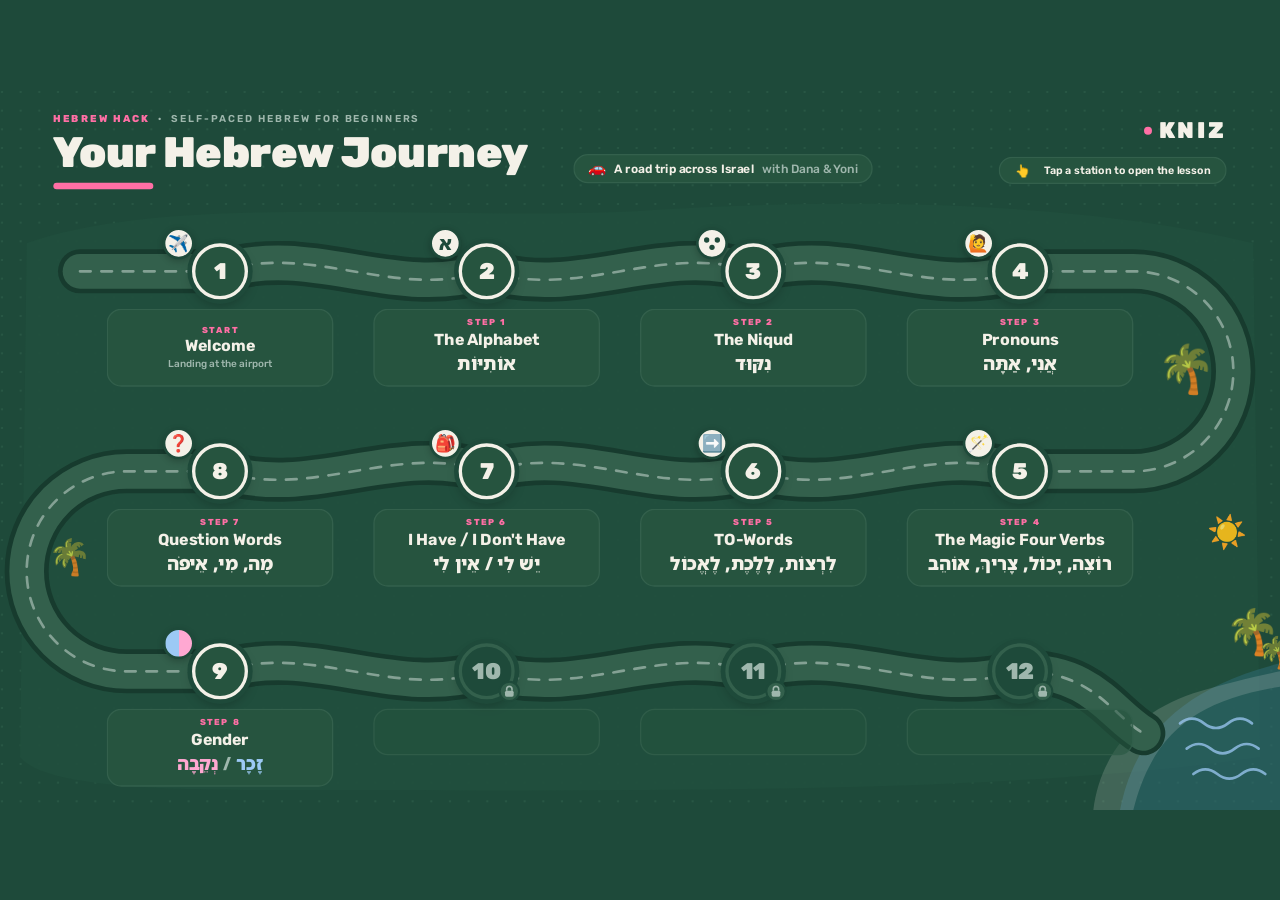
==== commit ecf351ec: "Map: scale to fit screen" ====
--- a/index.html
+++ b/index.html
@@ -9,7 +9,9 @@
   --muted:#9FB7AD; --blue:#9CC9F5; --pink:#FFA8D2;
 }
 *{box-sizing:border-box;margin:0;padding:0}
-html,body{width:1920px;height:1080px;overflow:hidden}
+html,body{width:100%;height:100%;margin:0;overflow:hidden;background:var(--bg)}
+#fit{position:fixed;inset:0;overflow:hidden}
+#fit>#stage{position:absolute;left:0;top:0;transform-origin:0 0}
 body{background:var(--bg);font-family:"Rubik",sans-serif;color:var(--cream)}
 body.pinonly{background:transparent}
 #stage{position:relative;width:1920px;height:1080px;overflow:hidden;background:var(--bg)}
@@ -83,7 +85,7 @@
 <link href="https://fonts.googleapis.com/css2?family=Noto+Sans+Hebrew:wght@700;900&family=Rubik:wght@500;600;700;800;900&display=swap" rel="stylesheet">
 </head>
 <body>
-<div id="stage"></div>
+<div id="fit"><div id="stage"></div></div>
 <script>
 const MODE = new URLSearchParams(location.search).get('mode') || (new URLSearchParams(location.search).get('station') ? 'progress' : 'base');   // base | progress | pin
 const _qs = new URLSearchParams(location.search);
@@ -239,5 +241,10 @@
 else buildMap();
 window.STATIONS=STATIONS;
 </script>
+<script>
+(function(){function fit(){var w=window.innerWidth,h=window.innerHeight,s=Math.min(w/1920,h/1080),st=document.getElementById('stage');
+st.style.transform='translate('+((w-1920*s)/2)+'px,'+((h-1080*s)/2)+'px) scale('+s+')';}
+window.addEventListener('resize',fit);window.addEventListener('load',fit);fit();})();
+</script>
 </body>
 </html>
